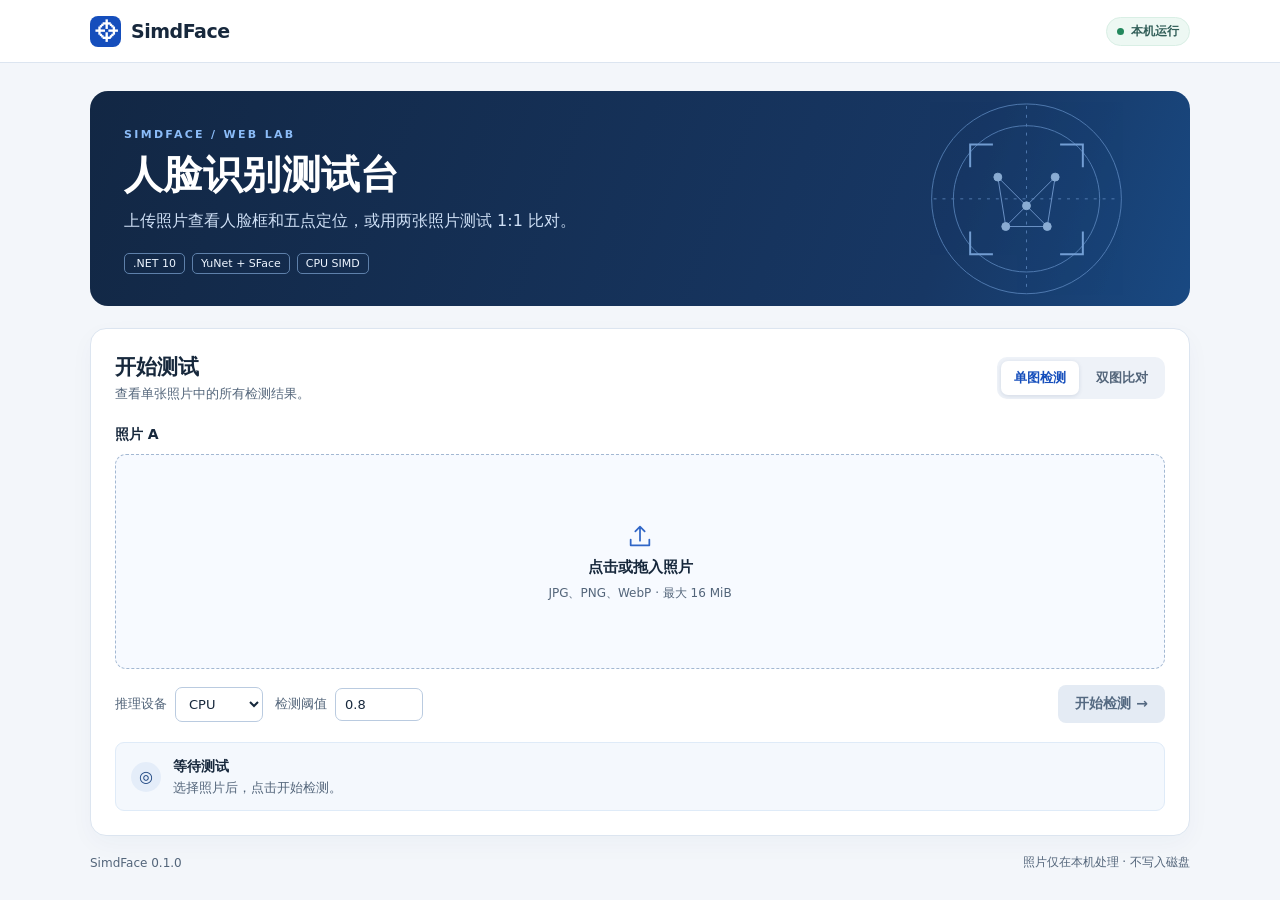
==== src/SimdFace.Web/wwwroot/index.html @ 03234e1e "Initialize SimdFace" ====
<!doctype html>
<html lang="zh-CN">
<head>
  <meta charset="utf-8">
  <meta name="viewport" content="width=device-width, initial-scale=1">
  <meta name="description" content="SimdFace 本地人脸检测和比对测试台">
  <title>SimdFace · 人脸识别测试台</title>
  <link rel="stylesheet" href="app.css">
  <script src="app.js" defer></script>
</head>
<body>
  <header class="topbar">
    <div class="shell topbar-inner">
      <div class="brand"><span class="brand-icon" aria-hidden="true">⌖</span>SimdFace</div>
      <span class="local"><i></i>本机运行</span>
    </div>
  </header>
  <main class="shell">
    <section class="hero" aria-labelledby="page-title">
      <div class="hero-copy">
        <span class="eyebrow">SIMDFACE / WEB LAB</span>
        <h1 id="page-title">人脸识别测试台</h1>
        <p>上传照片查看人脸框和五点定位，或用两张照片测试 1:1 比对。</p>
        <div class="stack"><span>.NET 10</span><span>YuNet + SFace</span><span>CPU SIMD</span></div>
      </div>
      <svg class="hero-art" viewBox="0 0 260 200" fill="none" aria-hidden="true">
        <circle cx="130" cy="100" r="96"/><circle cx="130" cy="100" r="74"/>
        <path d="M36 100h188M130 6v188" stroke-dasharray="3 6"/>
        <path class="art-frame" d="M73 68V45h23m68 0h23v23m0 65v23h-23m-68 0H73v-23"/>
        <path class="art-lines" d="m101 78 29 29 29-29m-58 0 8 50h42l8-50m-50 50 21-21 21 21"/>
        <circle class="art-point" cx="101" cy="78" r="4"/><circle class="art-point" cx="159" cy="78" r="4"/>
        <circle class="art-point" cx="130" cy="107" r="4"/><circle class="art-point" cx="109" cy="128" r="4"/>
        <circle class="art-point" cx="151" cy="128" r="4"/>
      </svg>
    </section>

    <section class="workbench" aria-labelledby="workbench-title">
      <div class="workbench-header">
        <div><h2 id="workbench-title">开始测试</h2><p id="mode-description">查看单张照片中的所有检测结果。</p></div>
        <div class="switcher" role="group" aria-label="测试模式">
          <button type="button" data-mode="detect" aria-pressed="true">单图检测</button>
          <button type="button" data-mode="compare" aria-pressed="false">双图比对</button>
        </div>
      </div>
      <form id="tester">
        <div id="uploads" class="uploads"></div>
        <div class="controls">
          <label>推理设备 <select id="backend"><option value="cpu">CPU</option><option value="vulkan">Vulkan</option></select></label>
          <label>检测阈值 <input id="score" type="number" min="0.001" max="1" step="any" value="0.8" required></label>
          <label id="threshold-control" hidden>同人阈值 <input id="threshold" type="number" min="-1" max="1" step="any" placeholder="0.68（默认）" disabled></label>
          <button id="run" class="primary" type="submit" disabled>开始检测 <span aria-hidden="true">→</span></button>
        </div>
      </form>
      <div id="results" class="results" aria-live="polite" aria-atomic="true">
        <div id="result-mark" class="result-mark" aria-hidden="true">◎</div>
        <div><strong id="result-title">等待测试</strong><p id="result-detail">选择照片后，点击开始检测。</p></div>
      </div>
    </section>
    <footer><span>SimdFace 0.1.0</span><span>照片仅在本机处理 · 不写入磁盘</span></footer>
  </main>
  <template id="upload-template">
    <section class="upload">
      <div class="upload-heading"><h3></h3><span class="image-info"></span></div>
      <label class="dropzone">
        <input type="file" class="file-picker" accept="image/jpeg,image/png,image/webp">
        <span class="empty-upload">
          <svg viewBox="0 0 24 24" width="28" height="28" fill="none" stroke="currentColor" stroke-width="1.5" aria-hidden="true"><path d="M12 16V4m-4 4 4-4 4 4M4 15v5h16v-5" stroke-linecap="round" stroke-linejoin="round"/></svg>
          <strong>点击或拖入照片</strong><small>JPG、PNG、WebP · 最大 16 MiB</small>
        </span>
        <span class="preview" hidden><canvas></canvas><svg class="overlay" aria-hidden="true"></svg></span>
      </label>
      <p class="upload-error" role="alert" hidden></p>
    </section>
  </template>
</body>
</html>
---- src/SimdFace.Web/wwwroot/app.css ----
:root {
  color-scheme: light;
  font-family: system-ui, "Microsoft YaHei", sans-serif;
  color: #17283c;
  background: #f3f6fa;
  --muted: #53657a;
  --border: #dce5f0;
  --blue: #154ebc;
}
*, *::before, *::after { box-sizing: border-box; }
[hidden] { display: none !important; }
body { margin: 0; }
button, input { font: inherit; }
button { cursor: pointer; }
button:disabled { cursor: default; }
button:focus-visible, input:focus-visible, .dropzone:focus-within { outline: 3px solid #326adb; outline-offset: 3px; }
.shell { width: min(1100px, calc(100% - 48px)); margin-inline: auto; }
.topbar { background: #fff; border-bottom: 1px solid var(--border); }
.topbar-inner { height: 62px; display: flex; align-items: center; justify-content: space-between; }
.brand { display: flex; align-items: center; gap: 10px; font-size: 19px; font-weight: 750; letter-spacing: -.025em; }
.brand-icon { display: grid; place-items: center; width: 31px; height: 31px; border-radius: 8px; color: white; background: var(--blue); font-size: 23px; line-height: 1; }
.local { display: flex; align-items: center; gap: 7px; color: #315e58; background: #edf8f3; border: 1px solid #d9efe5; padding: 5px 10px; border-radius: 999px; font-size: 12px; font-weight: 650; }
.local i { width: 7px; height: 7px; border-radius: 50%; background: #23885d; }
.hero { position: relative; isolation: isolate; overflow: hidden; margin-top: 28px; min-height: 215px; padding: 30px 34px; display: flex; align-items: center; border-radius: 18px; background: linear-gradient(110deg, #122744, #173764 77%, #194982); color: white; }
.hero-copy { position: relative; z-index: 1; }
.eyebrow { color: #8bbcf8; font-size: 11px; letter-spacing: .21em; font-weight: 750; }
h1 { margin: 8px 0 7px; font-size: clamp(27px, 4vw, 39px); line-height: 1.3; letter-spacing: .01em; }
.hero p { margin: 0; color: #d0e1f7; line-height: 1.6; }
.stack { margin-top: 20px; display: flex; flex-wrap: wrap; gap: 7px; }
.stack span { border: 1px solid #5e80aa; border-radius: 5px; color: #edf5ff; padding: 3px 8px; font-size: 11px; }
.hero-art { position: absolute; z-index: -1; width: 257px; right: 35px; top: 9px; stroke: #6793cb; stroke-width: 1; opacity: .7; }
.hero-art .art-frame { stroke: #9ac8ff; stroke-width: 2; }
.hero-art .art-lines { stroke: #8eb6eb; }
.hero-art .art-point { fill: #bbdcff; stroke: #bbdcff; }
.workbench { margin-top: 22px; padding: 24px; background: #fff; border: 1px solid var(--border); border-radius: 16px; box-shadow: 0 8px 24px #1b396609; }
.workbench-header, .upload-heading, .controls, footer { display: flex; align-items: center; justify-content: space-between; gap: 12px; }
h2, h3, p { margin: 0; }
h2 { font-size: 21px; }
.workbench-header p { margin-top: 4px; color: var(--muted); font-size: 13px; }
.switcher { display: flex; flex-shrink: 0; gap: 4px; padding: 4px; border-radius: 10px; background: #eef2f8; }
.switcher button { padding: 8px 13px; color: var(--muted); background: transparent; border: 0; border-radius: 7px; font-size: 13px; font-weight: 650; }
.switcher [aria-pressed="true"] { color: var(--blue); background: white; box-shadow: 0 1px 4px #13335d20; }
.uploads { display: grid; grid-template-columns: minmax(0, 1fr); gap: 16px; margin-top: 21px; }
.uploads.compare { grid-template-columns: repeat(2, minmax(0, 1fr)); }
.upload-heading { min-height: 22px; margin-bottom: 8px; }
h3 { flex-shrink: 0; font-size: 14px; }
.image-info { overflow: hidden; text-overflow: ellipsis; white-space: nowrap; color: var(--muted); font-size: 12px; }
.dropzone { display: grid; place-items: center; position: relative; min-height: 215px; border: 1px dashed #a3b8d2; border-radius: 11px; background: #f7faff; text-align: center; }
.dropzone:focus-within, .dropzone:hover, .dropzone.dragging { border-color: #326adb; background: #edf4ff; }
.dropzone.has-image { background: #eff4fa; }
.file-picker { position: absolute; z-index: 2; inset: 0; width: 100%; height: 100%; opacity: 0; cursor: pointer; }
.empty-upload { display: grid; justify-items: center; gap: 8px; padding: 22px; }
.empty-upload svg { color: #3066c7; }
.empty-upload strong { font-size: 15px; }
.empty-upload small { font-size: 12px; color: var(--muted); }
.preview { position: relative; display: block; max-width: 100%; }
.preview canvas { display: block; width: auto; height: auto; max-width: 100%; max-height: 330px; border-radius: 6px; }
.overlay { position: absolute; inset: 0; width: 100%; height: 100%; overflow: hidden; pointer-events: none; }
.face-box { fill: none; stroke: #5affad; stroke-width: 2.5; vector-effect: non-scaling-stroke; }
.face-point { fill: #ffe278; stroke: #422801; stroke-width: 1; vector-effect: non-scaling-stroke; }
.upload-error { margin-top: 6px; font-size: 13px; color: #9d2634; }
.controls { margin-top: 16px; justify-content: flex-start; flex-wrap: wrap; }
.controls label { display: flex; align-items: center; gap: 8px; font-size: 13px; color: var(--muted); }
.controls input, .controls select { width: 88px; color: #17283c; border: 1px solid #bacbe0; background: #fff; padding: 8px 9px; border-radius: 7px; font: inherit; }
#threshold { width: 116px; }
.primary { margin-left: auto; color: white; background: var(--blue); padding: 9px 16px; border: 1px solid transparent; border-radius: 8px; font-size: 14px; font-weight: 650; }
.primary:hover:enabled { background: #123e91; }
.primary:disabled { background: #e4ebf4; color: #546981; }
.primary span { margin-left: 6px; }
.results { display: flex; gap: 12px; align-items: center; margin-top: 19px; padding: 13px 15px; min-height: 65px; border: 1px solid #dfebf8; background: #f4f8fd; border-radius: 9px; }
.results[data-state="success"] { border-color: #cceadd; background: #f1faf5; }
.results[data-state="different"] { border-color: #d9e4f1; background: #f5f8fc; }
.results[data-state="uncertain"] { border-color: #ebd9ad; background: #fff9eb; }
.results[data-state="error"] { border-color: #f1d8dc; background: #fff5f6; }
.result-mark { display: grid; flex: 0 0 30px; height: 30px; place-items: center; border-radius: 50%; color: #244b85; background: #e4edf9; font-weight: 750; }
.results[data-state="success"] .result-mark { color: #14643e; background: #ddefe6; }
.results[data-state="uncertain"] .result-mark { color: #795313; background: #f7eacb; }
.results[data-state="error"] .result-mark { color: #922937; background: #f8e2e5; }
.results strong { font-size: 14px; }
.results[data-state="success"] strong, .results[data-state="different"] strong, .results[data-state="uncertain"] strong { font-size: 17px; }
.results p { margin-top: 3px; font-size: 13px; color: var(--muted); }
footer { padding: 18px 0 22px; color: var(--muted); font-size: 12px; }
@media (max-width: 650px) {
  .shell { width: calc(100% - 28px); }
  .hero { margin-top: 16px; padding: 24px 19px; }
  .hero-art { width: 200px; right: -60px; opacity: .2; }
  .workbench { margin-top: 14px; padding: 16px; }
  .workbench-header { align-items: flex-start; flex-direction: column; }
  .uploads.compare { grid-template-columns: 1fr; }
  .dropzone { min-height: 170px; }
  .preview canvas { max-height: 260px; }
}
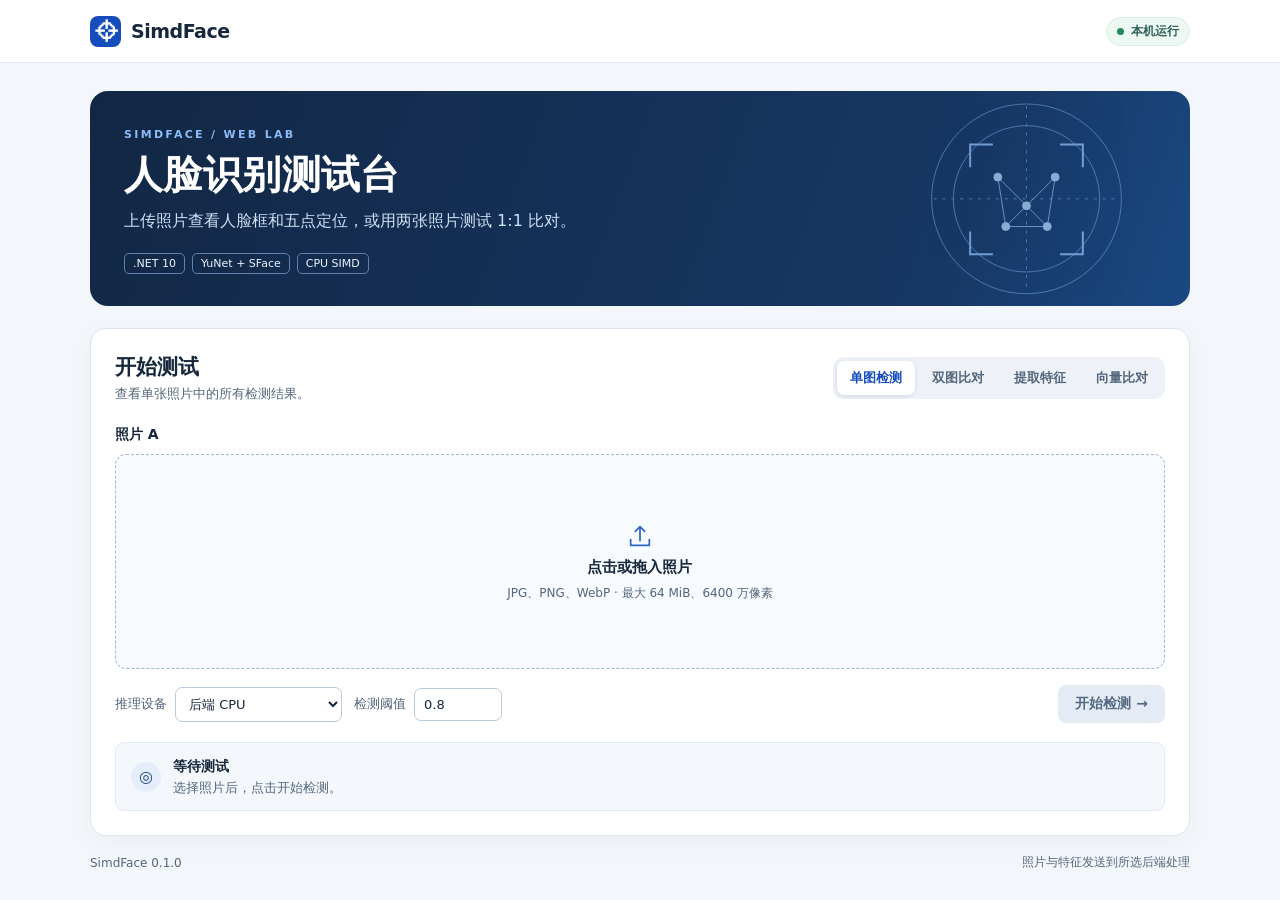
==== commit 30d65b15: "Add unified face verification and bilingual documentation" ====
--- a/src/SimdFace.Web/wwwroot/index.html
+++ b/src/SimdFace.Web/wwwroot/index.html
@@ -6,7 +6,7 @@
   <meta name="description" content="SimdFace 本地人脸检测和比对测试台">
   <title>SimdFace · 人脸识别测试台</title>
   <link rel="stylesheet" href="app.css">
-  <script src="app.js" defer></script>
+  <script type="module" src="app.js"></script>
 </head>
 <body>
   <header class="topbar">
@@ -21,7 +21,7 @@
         <span class="eyebrow">SIMDFACE / WEB LAB</span>
         <h1 id="page-title">人脸识别测试台</h1>
         <p>上传照片查看人脸框和五点定位，或用两张照片测试 1:1 比对。</p>
-        <div class="stack"><span>.NET 10</span><span>YuNet + SFace</span><span>CPU SIMD</span></div>
+        <div class="stack"><span>.NET 10</span><span>YuNet + SFace</span><span id="engine-label">CPU SIMD</span></div>
       </div>
       <svg class="hero-art" viewBox="0 0 260 200" fill="none" aria-hidden="true">
         <circle cx="130" cy="100" r="96"/><circle cx="130" cy="100" r="74"/>
@@ -36,17 +36,23 @@
 
     <section class="workbench" aria-labelledby="workbench-title">
       <div class="workbench-header">
-        <div><h2 id="workbench-title">开始测试</h2><p id="mode-description">查看单张照片中的所有检测结果。</p></div>
+        <div><h2 id="workbench-title">开始测试</h2><p id="mode-description">查看单张照片中的所有检测结果。</p><p id="wasm-status" role="status" hidden></p></div>
         <div class="switcher" role="group" aria-label="测试模式">
           <button type="button" data-mode="detect" aria-pressed="true">单图检测</button>
           <button type="button" data-mode="compare" aria-pressed="false">双图比对</button>
+          <button type="button" data-mode="extract" data-local-only aria-pressed="false" hidden>提取特征</button>
+          <button type="button" data-mode="vectors" data-local-only aria-pressed="false" hidden>向量比对</button>
         </div>
       </div>
       <form id="tester">
         <div id="uploads" class="uploads"></div>
+        <div id="feature-files" class="uploads compare" hidden>
+          <label class="feature-file">特征 A<input id="feature-a" type="file" accept=".json,application/json"></label>
+          <label class="feature-file">特征 B<input id="feature-b" type="file" accept=".json,application/json"></label>
+        </div>
         <div class="controls">
-          <label>推理设备 <select id="backend"><option value="cpu">CPU</option><option value="vulkan">Vulkan</option></select></label>
-          <label>检测阈值 <input id="score" type="number" min="0.001" max="1" step="any" value="0.8" required></label>
+          <label id="backend-control">推理设备 <select id="backend"><option value="wasm" disabled hidden>浏览器 WASM</option><option value="cpu">后端 CPU</option><option value="vulkan">后端 GPU（Vulkan）</option></select></label>
+          <label id="score-control">检测阈值 <input id="score" type="number" min="0.001" max="1" step="any" value="0.8" required></label>
           <label id="threshold-control" hidden>同人阈值 <input id="threshold" type="number" min="-1" max="1" step="any" placeholder="0.68（默认）" disabled></label>
           <button id="run" class="primary" type="submit" disabled>开始检测 <span aria-hidden="true">→</span></button>
         </div>
@@ -55,8 +61,13 @@
         <div id="result-mark" class="result-mark" aria-hidden="true">◎</div>
         <div><strong id="result-title">等待测试</strong><p id="result-detail">选择照片后，点击开始检测。</p></div>
       </div>
+      <div id="feature-export" class="feature-export" hidden>
+        <label for="feature-json">128 维 SFace 特征</label>
+        <textarea id="feature-json" rows="6" readonly spellcheck="false"></textarea>
+        <button id="download-feature" class="primary" type="button">下载特征 JSON</button>
+      </div>
     </section>
-    <footer><span>SimdFace 0.1.0</span><span>照片仅在本机处理 · 不写入磁盘</span></footer>
+    <footer><span>SimdFace 0.1.0</span><span id="processing-note">照片仅在本机处理 · 不写入磁盘</span></footer>
   </main>
   <template id="upload-template">
     <section class="upload">
@@ -65,7 +76,7 @@
         <input type="file" class="file-picker" accept="image/jpeg,image/png,image/webp">
         <span class="empty-upload">
           <svg viewBox="0 0 24 24" width="28" height="28" fill="none" stroke="currentColor" stroke-width="1.5" aria-hidden="true"><path d="M12 16V4m-4 4 4-4 4 4M4 15v5h16v-5" stroke-linecap="round" stroke-linejoin="round"/></svg>
-          <strong>点击或拖入照片</strong><small>JPG、PNG、WebP · 最大 16 MiB</small>
+          <strong>点击或拖入照片</strong><small>JPG、PNG、WebP · 最大 64 MiB、6400 万像素</small>
         </span>
         <span class="preview" hidden><canvas></canvas><svg class="overlay" aria-hidden="true"></svg></span>
       </label>
--- a/src/SimdFace.Web/wwwroot/app.css
+++ b/src/SimdFace.Web/wwwroot/app.css
@@ -63,6 +63,7 @@
 .controls label { display: flex; align-items: center; gap: 8px; font-size: 13px; color: var(--muted); }
 .controls input, .controls select { width: 88px; color: #17283c; border: 1px solid #bacbe0; background: #fff; padding: 8px 9px; border-radius: 7px; font: inherit; }
 #threshold { width: 116px; }
+#backend { width: auto; min-width: 146px; }
 .primary { margin-left: auto; color: white; background: var(--blue); padding: 9px 16px; border: 1px solid transparent; border-radius: 8px; font-size: 14px; font-weight: 650; }
 .primary:hover:enabled { background: #123e91; }
 .primary:disabled { background: #e4ebf4; color: #546981; }
@@ -90,3 +91,10 @@
   .dropzone { min-height: 170px; }
   .preview canvas { max-height: 260px; }
 }
+
+.feature-file, .feature-export { padding: 13px 15px; border: 1px solid var(--border); border-radius: 9px; }
+.feature-file { display: grid; gap: 8px; font-size: 13px; font-weight: 650; }
+.feature-file input { min-width: 0; width: 100%; font: inherit; }
+.feature-export { display: grid; gap: 8px; margin-top: 14px; }
+.feature-export textarea { width: 100%; padding: 9px; border: 1px solid var(--border); border-radius: 7px; resize: vertical; }
+.switcher { flex-wrap: wrap; }
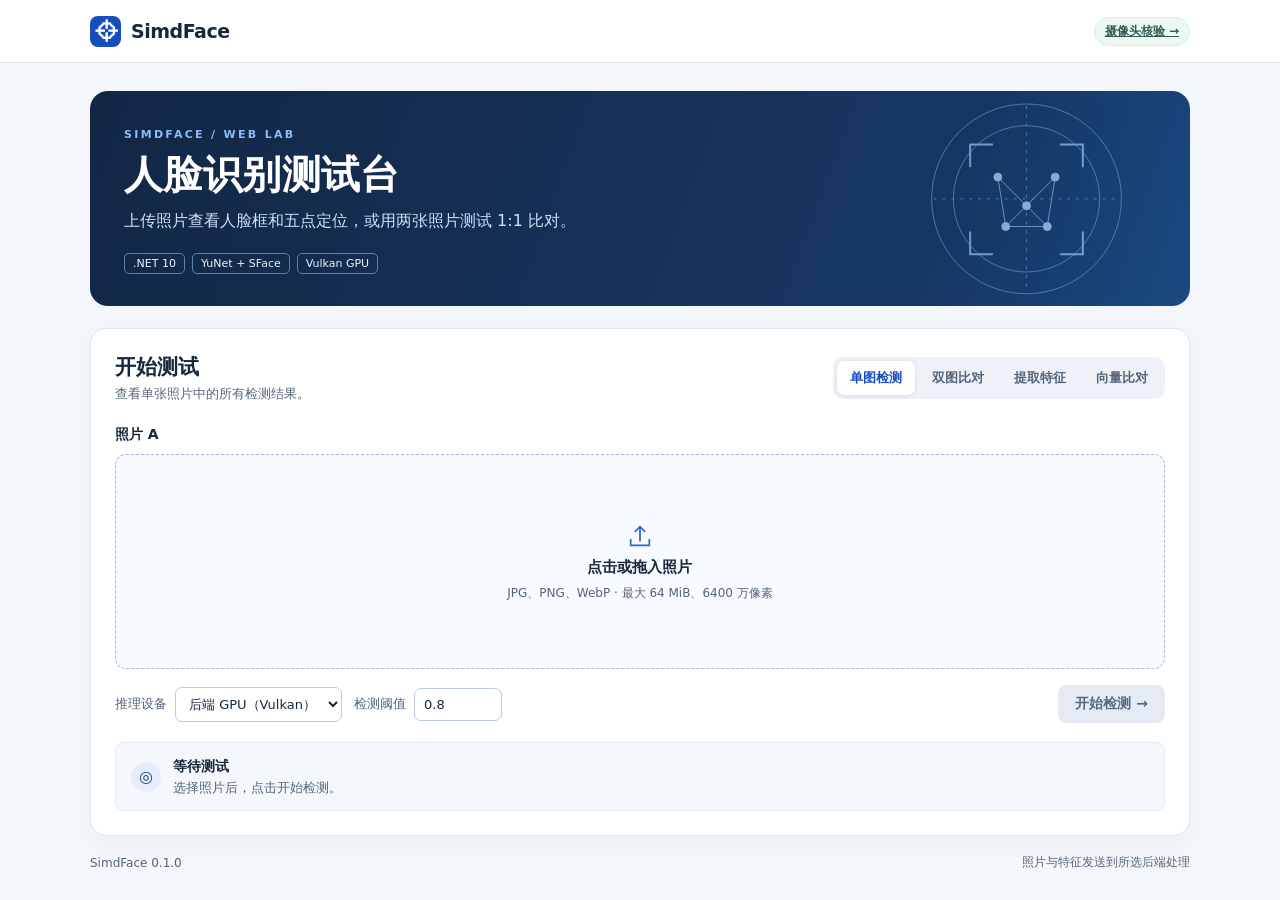
==== commit 7a97c3f8: "Release SimdFace 1.1.0 with camera liveness" ====
--- a/src/SimdFace.Web/wwwroot/index.html
+++ b/src/SimdFace.Web/wwwroot/index.html
@@ -12,7 +12,7 @@
   <header class="topbar">
     <div class="shell topbar-inner">
       <div class="brand"><span class="brand-icon" aria-hidden="true">⌖</span>SimdFace</div>
-      <span class="local"><i></i>本机运行</span>
+      <a id="camera-link" class="local" href="verify.html" hidden>摄像头核验 →</a>
     </div>
   </header>
   <main class="shell">
